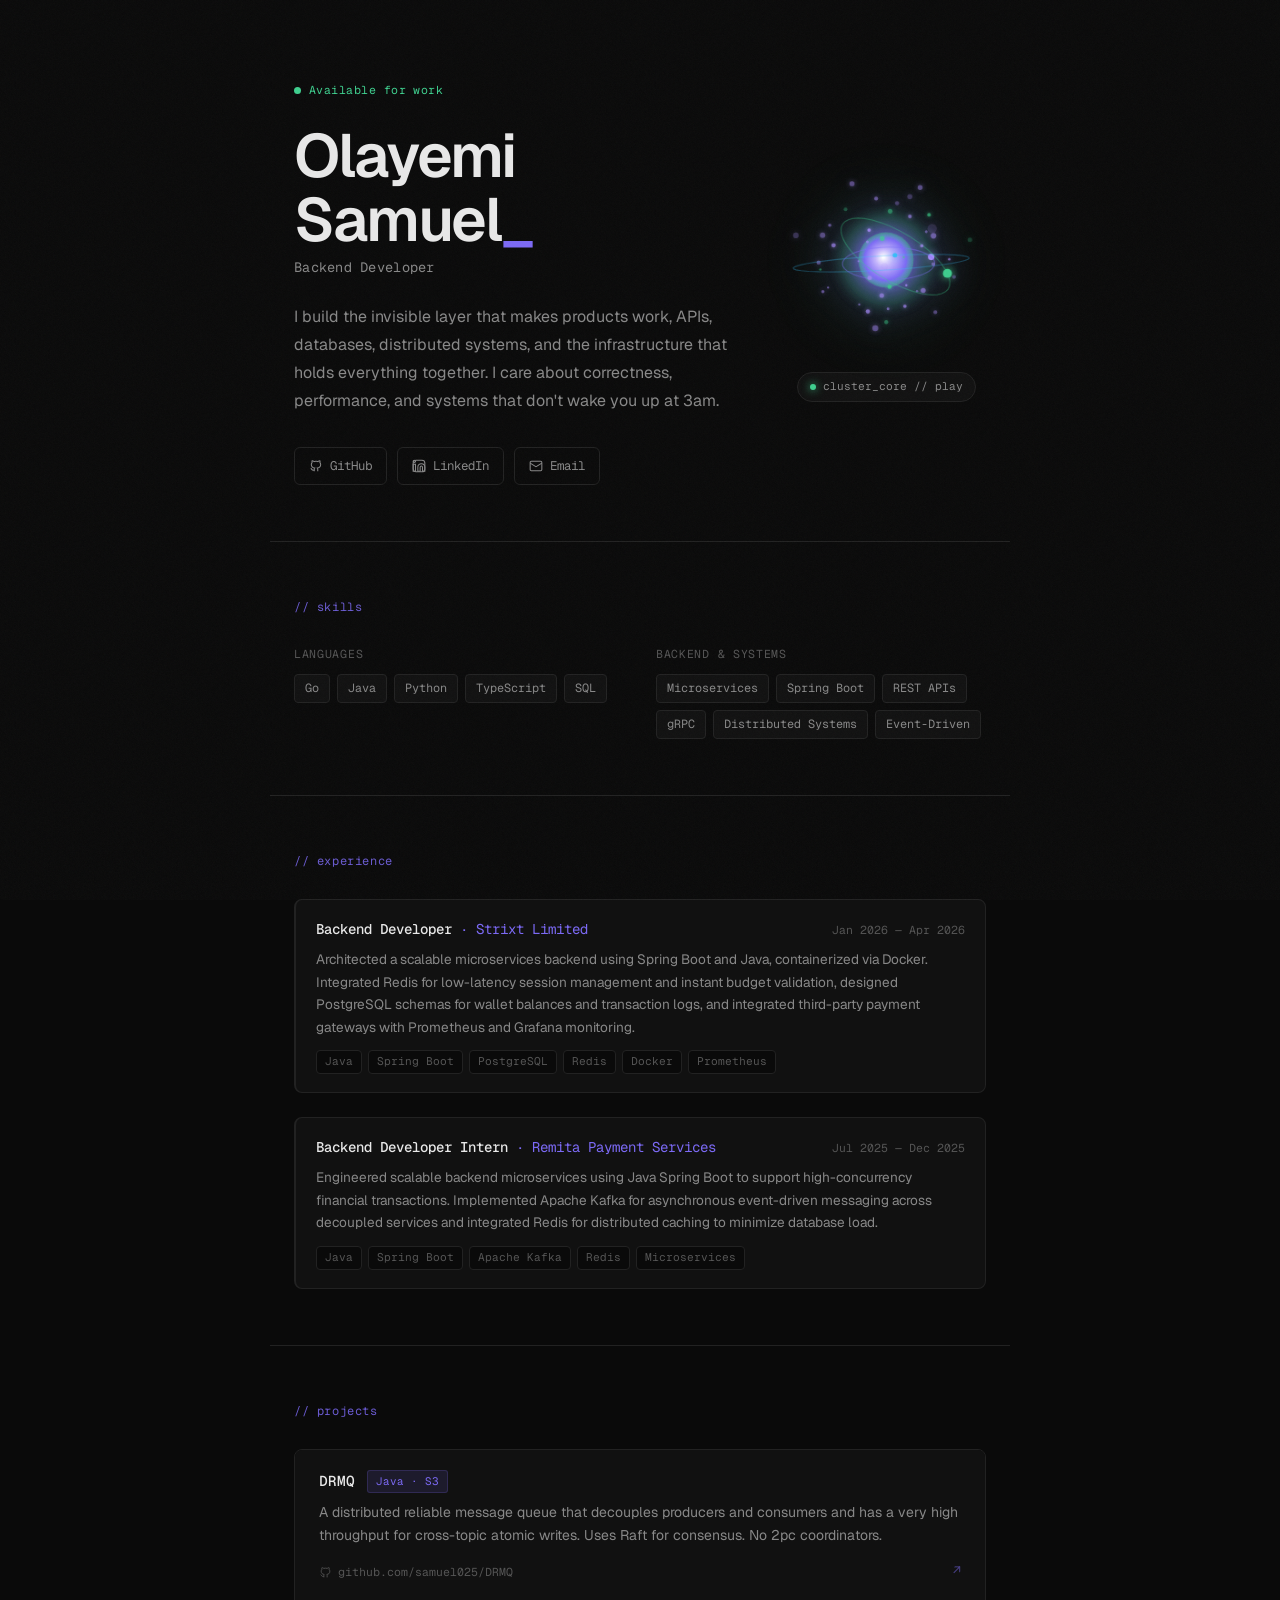
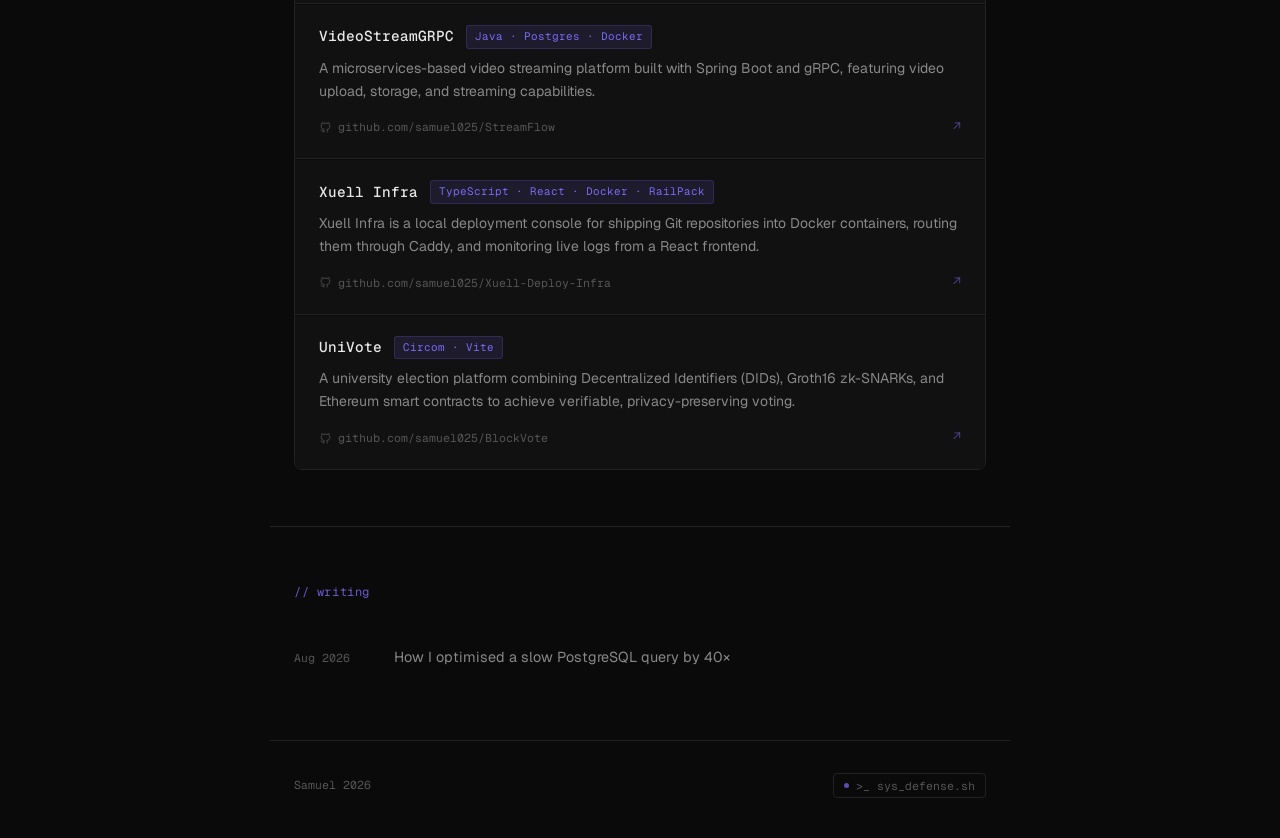
==== index.html @ cc7be18a "first commit" ====
<!DOCTYPE html>
<html lang="en">
  <head>
    <meta charset="UTF-8" />
    <meta name="viewport" content="width=device-width, initial-scale=1.0" />
    <title>Samuel — Backend Developer</title>
    <meta name="description" content="Samuel is a backend developer who builds reliable, scalable systems." />
    <meta name="author" content="Samuel" />
    <meta property="og:title" content="Samuel — Backend Developer" />
    <meta property="og:description" content="Samuel is a backend developer who builds reliable, scalable systems." />
    <meta property="og:type" content="website" />
    <meta name="theme-color" content="#0a0a0a" />
    <link rel="icon" type="image/svg+xml" href="favicon.svg" />
    <link rel="preconnect" href="https://fonts.googleapis.com" />
    <link rel="preconnect" href="https://fonts.gstatic.com" crossorigin />
    <link href="https://fonts.googleapis.com/css2?family=Geist+Mono:wght@300;400;500;600&family=Geist:wght@300;400;500;600&display=swap" rel="stylesheet" />
    <link rel="stylesheet" href="style.css" />
  </head>
  <body>
    <div class="noise"></div>

    <main id="main-content">

      <!-- Header / Hero -->
      <section id="hero" class="section">
        <div class="container hero-layout">
          <div class="hero-content">
            <div class="hero-status">
              <span class="status-dot"></span>
              <span class="status-text">Available for work</span>
            </div>
            <h1 class="hero-name">Olayemi Samuel<span class="cursor cursor-trigger" id="cursor-easter-egg" title="[~] Click or press ~ to launch sys_defense.sh">_</span></h1>
            <p class="hero-title">Backend Developer</p>
            <p class="hero-bio">
              I build the invisible layer that makes products work,
              APIs, databases, distributed systems, and the infrastructure
              that holds everything together. I care about correctness,
              performance, and systems that don't wake you up at 3am.
            </p>
            <div class="hero-links">
              <a id="link-github" href="https://github.com/samuel025" target="_blank" rel="noopener" class="link-pill">
                <svg viewBox="0 0 24 24" fill="none" stroke="currentColor" stroke-width="1.5" aria-hidden="true"><path d="M9 19c-4.3 1.4-4.3-2.5-6-3m12 5v-3.5c0-1 .1-1.4-.5-2 2.8-.3 5.5-1.4 5.5-6a4.6 4.6 0 0 0-1.3-3.2 4.2 4.2 0 0 0-.1-3.2s-1.1-.3-3.5 1.3a12.3 12.3 0 0 0-6.2 0C6.5 2.8 5.4 3.1 5.4 3.1a4.2 4.2 0 0 0-.1 3.2A4.6 4.6 0 0 0 4 9.5c0 4.6 2.7 5.7 5.5 6-.6.6-.6 1.2-.5 2V21"/></svg>
                GitHub
              </a>
              <a id="link-linkedin" href="https://www.linkedin.com/in/olayemi-samuel-0x/" target="_blank" rel="noopener" class="link-pill">
                <svg viewBox="0 0 24 24" fill="none" stroke="currentColor" stroke-width="1.5" aria-hidden="true"><rect x="2" y="2" width="20" height="20" rx="5"/><path d="M16 8a6 6 0 0 1 6 6v7h-4v-7a2 2 0 0 0-2-2 2 2 0 0 0-2 2v7h-4v-7a6 6 0 0 1 6-6z"/><rect x="2" y="9" width="4" height="12"/><circle cx="4" cy="4" r="2"/></svg>
                LinkedIn
              </a>
              <a id="link-email" href="mailto:samolayemi3@gmail.com" class="link-pill">
                <svg viewBox="0 0 24 24" fill="none" stroke="currentColor" stroke-width="1.5" aria-hidden="true"><rect x="2" y="4" width="20" height="16" rx="2"/><path d="m22 7-8.97 5.7a1.94 1.94 0 0 1-2.06 0L2 7"/></svg>
                Email
              </a>
            </div>
          </div>

          <!-- Interactive Glowing System Core Orb -->
          <div class="hero-orb-wrapper" id="hero-orb-trigger" role="button" tabindex="0" title="Click to initialize sys_defense.sh [~]">
            <div class="orb-glow-backdrop"></div>
            <canvas id="hero-orb-canvas" width="220" height="220"></canvas>
            <div class="orb-badge">
              <span class="orb-badge-dot"></span>
              <span class="orb-badge-text">cluster_core // play</span>
            </div>
          </div>
        </div>
      </section>

      <div class="divider"></div>

      <!-- Skills -->
      <section id="skills" class="section">
        <div class="container">
          <h2 class="section-label">// skills</h2>
          <div class="stack-grid">
            <div class="stack-group">
              <p class="stack-category">Languages</p>
              <div class="stack-tags">
                <span class="tag">Go</span>
                <span class="tag">Java</span>
                <span class="tag">Python</span>
                <span class="tag">TypeScript</span>
                <span class="tag">SQL</span>
              </div>
            </div>

            <div class="stack-group">
              <p class="stack-category">Backend & Systems</p>
              <div class="stack-tags">
                <span class="tag">Microservices</span>
                <span class="tag">Spring Boot</span>
                <span class="tag">REST APIs</span>
                <span class="tag">gRPC</span>
                <span class="tag">Distributed Systems</span>
                <span class="tag">Event-Driven</span>
              </div>
            </div>

           
          </div>
        </div>
      </section>

      <div class="divider"></div>

      <!-- Experience -->
      <section id="experience" class="section">
        <div class="container">
          <h2 class="section-label">// experience</h2>
          <div class="experience-list">

            <div class="experience-item">
              <div class="exp-header">
                <div class="exp-role-company">
                  <span class="exp-role">Backend Developer</span>
                  <span class="exp-company">· Strixt Limited</span>
                </div>
                <time class="exp-date">Jan 2026 — Apr 2026</time>
              </div>
              <p class="exp-desc">
                Architected a scalable microservices backend using Spring Boot and Java, containerized via Docker.
                Integrated Redis for low-latency session management and instant budget validation, designed PostgreSQL schemas
                for wallet balances and transaction logs, and integrated third-party payment gateways with Prometheus and Grafana monitoring.
              </p>
              <div class="exp-tags">
                <span class="exp-tag">Java</span>
                <span class="exp-tag">Spring Boot</span>
                <span class="exp-tag">PostgreSQL</span>
                <span class="exp-tag">Redis</span>
                <span class="exp-tag">Docker</span>
                <span class="exp-tag">Prometheus</span>
              </div>
            </div>

            <div class="experience-item">
              <div class="exp-header">
                <div class="exp-role-company">
                  <span class="exp-role">Backend Developer Intern</span>
                  <span class="exp-company">· Remita Payment Services</span>
                </div>
                <time class="exp-date">Jul 2025 — Dec 2025</time>
              </div>
              <p class="exp-desc">
                Engineered scalable backend microservices using Java Spring Boot to support high-concurrency financial transactions.
                Implemented Apache Kafka for asynchronous event-driven messaging across decoupled services and integrated Redis for
                distributed caching to minimize database load.
              </p>
              <div class="exp-tags">
                <span class="exp-tag">Java</span>
                <span class="exp-tag">Spring Boot</span>
                <span class="exp-tag">Apache Kafka</span>
                <span class="exp-tag">Redis</span>
                <span class="exp-tag">Microservices</span>
              </div>
            </div>

          </div>
        </div>
      </section>

      <div class="divider"></div>

      <!-- Projects -->
      <section id="projects" class="section">
        <div class="container">
          <h2 class="section-label">// projects</h2>
          <div class="projects-list">

            <a id="project-1" href="https://github.com/samuel025/DRMQ" target="_blank" rel="noopener noreferrer" class="project-card">
              <div class="project-header">
                <span class="project-name">DRMQ</span>
                <span class="project-lang">Java · S3</span>
              </div>
              <p class="project-desc">
                A distributed reliable message queue that decouples producers and consumers 
                and has a very high throughput for cross-topic atomic writes. Uses Raft for consensus.
                No 2pc coordinators.
              </p>
              <div class="project-footer">
                <span class="project-stat">
                  <svg viewBox="0 0 24 24" fill="none" stroke="currentColor" stroke-width="1.5" class="footer-gh-icon" aria-hidden="true"><path d="M9 19c-4.3 1.4-4.3-2.5-6-3m12 5v-3.5c0-1 .1-1.4-.5-2 2.8-.3 5.5-1.4 5.5-6a4.6 4.6 0 0 0-1.3-3.2 4.2 4.2 0 0 0-.1-3.2s-1.1-.3-3.5 1.3a12.3 12.3 0 0 0-6.2 0C6.5 2.8 5.4 3.1 5.4 3.1a4.2 4.2 0 0 0-.1 3.2A4.6 4.6 0 0 0 4 9.5c0 4.6 2.7 5.7 5.5 6-.6.6-.6 1.2-.5 2V21"/></svg>
                  github.com/samuel025/DRMQ
                </span>
                <span class="project-arrow">↗</span>
              </div>
            </a>

            <a id="project-2" href="https://github.com/samuel025/StreamFlow" target="_blank" rel="noopener noreferrer" class="project-card">
              <div class="project-header">
                <span class="project-name">VideoStreamGRPC</span>
                <span class="project-lang">Java · Postgres · Docker</span>
              </div>
              <p class="project-desc">
                A microservices-based video streaming platform built with Spring Boot and gRPC, featuring video upload, storage, and streaming capabilities.
              </p>
              <div class="project-footer">
                <span class="project-stat">
                  <svg viewBox="0 0 24 24" fill="none" stroke="currentColor" stroke-width="1.5" class="footer-gh-icon" aria-hidden="true"><path d="M9 19c-4.3 1.4-4.3-2.5-6-3m12 5v-3.5c0-1 .1-1.4-.5-2 2.8-.3 5.5-1.4 5.5-6a4.6 4.6 0 0 0-1.3-3.2 4.2 4.2 0 0 0-.1-3.2s-1.1-.3-3.5 1.3a12.3 12.3 0 0 0-6.2 0C6.5 2.8 5.4 3.1 5.4 3.1a4.2 4.2 0 0 0-.1 3.2A4.6 4.6 0 0 0 4 9.5c0 4.6 2.7 5.7 5.5 6-.6.6-.6 1.2-.5 2V21"/></svg>
                  github.com/samuel025/StreamFlow
                </span>
                <span class="project-arrow">↗</span>
              </div>
            </a>

            <a id="project-3" href="https://github.com/samuel025/Xuell-Deploy-Infra" target="_blank" rel="noopener noreferrer" class="project-card">
              <div class="project-header">
                <span class="project-name">Xuell Infra</span>
                <span class="project-lang">TypeScript · React · Docker · RailPack</span>
              </div>
              <p class="project-desc">
                Xuell Infra is a local deployment console for shipping Git repositories into Docker containers, routing them through Caddy, and monitoring live logs from a React frontend.
              </p>
              <div class="project-footer">
                <span class="project-stat">
                  <svg viewBox="0 0 24 24" fill="none" stroke="currentColor" stroke-width="1.5" class="footer-gh-icon" aria-hidden="true"><path d="M9 19c-4.3 1.4-4.3-2.5-6-3m12 5v-3.5c0-1 .1-1.4-.5-2 2.8-.3 5.5-1.4 5.5-6a4.6 4.6 0 0 0-1.3-3.2 4.2 4.2 0 0 0-.1-3.2s-1.1-.3-3.5 1.3a12.3 12.3 0 0 0-6.2 0C6.5 2.8 5.4 3.1 5.4 3.1a4.2 4.2 0 0 0-.1 3.2A4.6 4.6 0 0 0 4 9.5c0 4.6 2.7 5.7 5.5 6-.6.6-.6 1.2-.5 2V21"/></svg>
                  github.com/samuel025/Xuell-Deploy-Infra
                </span>
                <span class="project-arrow">↗</span>
              </div>
            </a>

            <a id="project-4" href="https://github.com/samuel025/BlockVote" target="_blank" rel="noopener noreferrer" class="project-card">
              <div class="project-header">
                <span class="project-name">UniVote</span>
                <span class="project-lang">Circom · Vite</span>
              </div>
              <p class="project-desc">
                A university election platform combining Decentralized Identifiers (DIDs), Groth16 zk-SNARKs, and Ethereum smart contracts to achieve verifiable, privacy-preserving voting.
              </p>
              <div class="project-footer">
                <span class="project-stat">
                  <svg viewBox="0 0 24 24" fill="none" stroke="currentColor" stroke-width="1.5" class="footer-gh-icon" aria-hidden="true"><path d="M9 19c-4.3 1.4-4.3-2.5-6-3m12 5v-3.5c0-1 .1-1.4-.5-2 2.8-.3 5.5-1.4 5.5-6a4.6 4.6 0 0 0-1.3-3.2 4.2 4.2 0 0 0-.1-3.2s-1.1-.3-3.5 1.3a12.3 12.3 0 0 0-6.2 0C6.5 2.8 5.4 3.1 5.4 3.1a4.2 4.2 0 0 0-.1 3.2A4.6 4.6 0 0 0 4 9.5c0 4.6 2.7 5.7 5.5 6-.6.6-.6 1.2-.5 2V21"/></svg>
                  github.com/samuel025/BlockVote
                </span>
                <span class="project-arrow">↗</span>
              </div>
            </a>

          </div>
        </div>
      </section>

      <div class="divider"></div>

      <!-- Writing / Notes -->
      <section id="writing" class="section">
        <div class="container">
          <h2 class="section-label">// writing</h2>
          <div class="writing-list">
            <a id="post-1" href="writing/optimising-postgres-query.html" class="writing-item">
              <div class="writing-meta">
                <time class="writing-date">Aug 2026</time>
              </div>
              <p class="writing-title">How I optimised a slow PostgreSQL query by 40×</p>
            </a>
            
          </div>
        </div>
      </section>

      <div class="divider"></div>

      <!-- Footer -->
      <footer id="footer" class="section">
        <div class="container footer-inner">
          <p class="footer-copy">Samuel 2026</p>
          <button id="open-game-btn" class="footer-game-pill" title="Press ~ or click to launch easter egg">
            <span class="pill-dot"></span>
            &gt;_ sys_defense.sh
          </button>
        </div>
      </footer>

    </main>

    <!-- Easter Egg Game Modal -->
    <div id="game-modal" role="dialog" aria-modal="true" aria-label="Packet Router Game">
      <div class="game-window">
        <div class="game-header">
          <div class="game-dots">
            <span class="game-dot red"></span>
            <span class="game-dot yellow"></span>
            <span class="game-dot green"></span>
          </div>
          <span class="game-title">// sys_defense.sh — packet router</span>
          <div class="game-actions">
            <button id="game-sound-toggle" class="game-tool-btn">♪ sound: on</button>
            <button id="game-close-btn" class="game-tool-btn game-close-btn" title="Close [ESC]">[esc] ✕</button>
          </div>
        </div>

        <div class="game-screen">
          <canvas id="game-canvas"></canvas>
          <div class="game-scanlines"></div>
        </div>

        <div class="game-hint">
          <span>Catch: 200 OK, gRPC, CACHE HIT · Dodge: 500 ERR</span>
          <span>[Mouse] or [← / →] to move</span>
        </div>
      </div>
    </div>

    <script src="script.js"></script>
    <script src="game.js"></script>
    <script src="orb.js"></script>
  </body>
</html>
---- style.css ----
/* ─── Reset & Base ─────────────────────────────────────────── */
*, *::before, *::after {
  box-sizing: border-box;
  margin: 0;
  padding: 0;
}

:root {
  --bg:         #0a0a0a;
  --bg-card:    #111111;
  --bg-card-h:  #161616;
  --border:     #222222;
  --border-h:   #333333;
  --muted:      #555555;
  --text:       #e8e8e8;
  --text-dim:   #888888;
  --accent:     #7c6af5;
  --accent-dim: rgba(124, 106, 245, 0.12);
  --green:      #3ecf8e;
  --font-sans:  'Geist', system-ui, sans-serif;
  --font-mono:  'Geist Mono', 'Fira Code', monospace;

  --ease-out: cubic-bezier(0.23, 1, 0.32, 1);
}

html {
  background: var(--bg);
  color: var(--text);
  font-family: var(--font-sans);
  font-size: 16px;
  line-height: 1.6;
  -webkit-font-smoothing: antialiased;
  scroll-behavior: smooth;
}

body {
  min-height: 100vh;
  background: var(--bg);
  position: relative;
  overflow-x: hidden;
}

/* ─── Grain texture overlay ────────────────────────────────── */
.noise {
  pointer-events: none;
  position: fixed;
  inset: 0;
  z-index: 1000;
  opacity: 0.035;
  background-image: url("data:image/svg+xml,%3Csvg viewBox='0 0 256 256' xmlns='http://www.w3.org/2000/svg'%3E%3Cfilter id='noise'%3E%3CfeTurbulence type='fractalNoise' baseFrequency='0.9' numOctaves='4' stitchTiles='stitch'/%3E%3C/filter%3E%3Crect width='100%25' height='100%25' filter='url(%23noise)' opacity='1'/%3E%3C/svg%3E");
  background-repeat: repeat;
  background-size: 128px 128px;
}

/* ─── Layout ───────────────────────────────────────────────── */
.container {
  max-width: 740px;
  margin: 0 auto;
  padding: 0 24px;
}

.section {
  padding: 56px 0;
}

.divider {
  max-width: 740px;
  margin: 0 auto;
  padding: 0 24px;
  border-top: 1px solid var(--border);
}

/* ─── Section label ────────────────────────────────────────── */
.section-label {
  font-family: var(--font-mono);
  font-size: 0.75rem;
  font-weight: 400;
  color: var(--accent);
  letter-spacing: 0.05em;
  margin-bottom: 28px;
  opacity: 0.85;
}

/* ─── Hero ─────────────────────────────────────────────────── */
#hero {
  padding-top: 76px;
  padding-bottom: 56px;
}

.hero-layout {
  display: flex;
  justify-content: space-between;
  align-items: center;
  gap: 36px;
}

.hero-content {
  flex: 1;
  min-width: 0;
}

/* ─── Interactive System Orb ───────────────────────────────── */
.hero-orb-wrapper {
  position: relative;
  display: flex;
  flex-direction: column;
  align-items: center;
  gap: 12px;
  cursor: pointer;
  user-select: none;
  flex-shrink: 0;
  opacity: 0;
  animation: fadeUp 700ms var(--ease-out) 280ms forwards;
}

.orb-glow-backdrop {
  position: absolute;
  top: 42%;
  left: 50%;
  transform: translate(-50%, -50%);
  width: 170px;
  height: 170px;
  border-radius: 50%;
  background: radial-gradient(circle, rgba(124, 106, 245, 0.22) 0%, rgba(62, 207, 142, 0.08) 50%, transparent 75%);
  filter: blur(24px);
  pointer-events: none;
  transition: transform 300ms ease, opacity 300ms ease;
}

.hero-orb-wrapper:hover .orb-glow-backdrop {
  transform: translate(-50%, -50%) scale(1.25);
  opacity: 1;
}

#hero-orb-canvas {
  width: 200px;
  height: 200px;
  display: block;
  filter: drop-shadow(0 0 16px rgba(124, 106, 245, 0.35));
  transition: transform 300ms var(--ease-out);
}

.hero-orb-wrapper:hover #hero-orb-canvas {
  transform: scale(1.05);
}

.hero-orb-wrapper:active #hero-orb-canvas {
  transform: scale(0.96);
}

.orb-badge {
  display: inline-flex;
  align-items: center;
  gap: 7px;
  padding: 5px 12px;
  background: var(--bg-card);
  border: 1px solid var(--border);
  border-radius: 999px;
  font-family: var(--font-mono);
  font-size: 0.7rem;
  color: var(--text-dim);
  transition:
    color 180ms ease,
    border-color 180ms ease,
    background 180ms ease,
    transform 180ms var(--ease-out);
}

.orb-badge-dot {
  width: 6px;
  height: 6px;
  border-radius: 50%;
  background: #3ecf8e;
  box-shadow: 0 0 8px #3ecf8e;
  animation: pulse-dot 2s ease-in-out infinite;
}

@keyframes pulse-dot {
  0%, 100% { opacity: 1; transform: scale(1); }
  50% { opacity: 0.35; transform: scale(0.85); }
}

@media (hover: hover) and (pointer: fine) {
  .hero-orb-wrapper:hover .orb-badge {
    color: var(--text);
    border-color: rgba(124, 106, 245, 0.5);
    background: var(--bg-card-h);
    transform: translateY(-2px);
  }
}

@media (max-width: 680px) {
  .hero-layout {
    flex-direction: column-reverse;
    align-items: center;
    gap: 28px;
    text-align: left;
  }
  .hero-orb-wrapper {
    margin-bottom: 8px;
  }
}

.hero-status {
  display: inline-flex;
  align-items: center;
  gap: 8px;
  font-family: var(--font-mono);
  font-size: 0.72rem;
  color: var(--green);
  letter-spacing: 0.04em;
  margin-bottom: 24px;
  opacity: 0;
  animation: fadeUp 600ms var(--ease-out) 100ms forwards;
}

.status-dot {
  width: 7px;
  height: 7px;
  border-radius: 50%;
  background: var(--green);
  box-shadow: 0 0 0 0 rgba(62, 207, 142, 0.6);
  animation: pulse 2.5s ease-in-out infinite;
}

@keyframes pulse {
  0%, 100% { box-shadow: 0 0 0 0 rgba(62, 207, 142, 0.5); }
  50%       { box-shadow: 0 0 0 6px rgba(62, 207, 142, 0); }
}

.hero-name {
  font-size: clamp(2.4rem, 8vw, 3.8rem);
  font-weight: 600;
  letter-spacing: -0.03em;
  line-height: 1.05;
  color: var(--text);
  margin-bottom: 6px;
  opacity: 0;
  animation: fadeUp 600ms var(--ease-out) 180ms forwards;
}

.cursor {
  color: var(--accent);
  animation: blink 1.1s step-end infinite;
}

@keyframes blink {
  0%, 100% { opacity: 1; }
  50%       { opacity: 0; }
}

.hero-title {
  font-family: var(--font-mono);
  font-size: 0.85rem;
  color: var(--text-dim);
  letter-spacing: 0.02em;
  margin-bottom: 24px;
  opacity: 0;
  animation: fadeUp 600ms var(--ease-out) 240ms forwards;
}

.hero-bio {
  font-size: 1rem;
  color: var(--text-dim);
  line-height: 1.75;
  max-width: 520px;
  margin-bottom: 32px;
  opacity: 0;
  animation: fadeUp 600ms var(--ease-out) 300ms forwards;
}

.hero-bio em { color: var(--text); font-style: normal; }

/* ─── Link pills ───────────────────────────────────────────── */
.hero-links {
  display: flex;
  flex-wrap: wrap;
  gap: 10px;
  opacity: 0;
  animation: fadeUp 600ms var(--ease-out) 380ms forwards;
}

.link-pill {
  display: inline-flex;
  align-items: center;
  gap: 7px;
  padding: 8px 14px;
  border: 1px solid var(--border);
  border-radius: 6px;
  font-family: var(--font-mono);
  font-size: 0.78rem;
  color: var(--text-dim);
  text-decoration: none;
  background: transparent;
  transition:
    color 180ms ease,
    border-color 180ms ease,
    background 180ms ease,
    transform 160ms var(--ease-out);
}

.link-pill svg {
  width: 14px;
  height: 14px;
  flex-shrink: 0;
  stroke-width: 1.8;
}

@media (hover: hover) and (pointer: fine) {
  .link-pill:hover {
    color: var(--text);
    border-color: var(--border-h);
    background: var(--bg-card);
  }
}

.link-pill:active {
  transform: scale(0.97);
}

/* ─── Stack ────────────────────────────────────────────────── */
.stack-grid {
  display: grid;
  grid-template-columns: 1fr 1fr;
  gap: 28px 32px;
}

@media (max-width: 480px) {
  .stack-grid { grid-template-columns: 1fr; }
}

.stack-category {
  font-family: var(--font-mono);
  font-size: 0.72rem;
  color: var(--muted);
  letter-spacing: 0.06em;
  text-transform: uppercase;
  margin-bottom: 10px;
}

.stack-tags {
  display: flex;
  flex-wrap: wrap;
  gap: 7px;
}

.tag {
  display: inline-block;
  padding: 4px 10px;
  border: 1px solid var(--border);
  border-radius: 4px;
  font-family: var(--font-mono);
  font-size: 0.74rem;
  color: var(--text-dim);
  background: var(--bg-card);
  transition: border-color 160ms ease, color 160ms ease;
}

@media (hover: hover) and (pointer: fine) {
  .tag:hover {
    border-color: var(--accent);
    color: var(--text);
  }
}

/* ─── Projects ─────────────────────────────────────────────── */
.projects-list {
  display: flex;
  flex-direction: column;
  gap: 1px;
  border: 1px solid var(--border);
  border-radius: 8px;
  overflow: hidden;
}

.project-card {
  display: block;
  padding: 20px 24px;
  background: var(--bg-card);
  text-decoration: none;
  color: inherit;
  transition:
    background 160ms ease,
    transform 160ms var(--ease-out);
  border-bottom: 1px solid var(--border);
  position: relative;
}

.project-card:last-child { border-bottom: none; }

@media (hover: hover) and (pointer: fine) {
  .project-card:hover {
    background: var(--bg-card-h);
  }
  .project-card:hover .project-arrow {
    transform: translate(2px, -2px);
    opacity: 1;
  }
  .project-card:hover .project-stat {
    color: var(--text-dim);
  }
}

.project-card:active { transform: scale(0.995); }

.project-header {
  display: flex;
  align-items: center;
  gap: 12px;
  margin-bottom: 8px;
}

.project-name {
  font-family: var(--font-mono);
  font-size: 0.9rem;
  font-weight: 500;
  color: var(--text);
}

.project-lang {
  font-family: var(--font-mono);
  font-size: 0.68rem;
  color: var(--accent);
  background: var(--accent-dim);
  border: 1px solid rgba(124, 106, 245, 0.2);
  padding: 2px 8px;
  border-radius: 3px;
}

.project-desc {
  font-size: 0.875rem;
  color: var(--text-dim);
  line-height: 1.65;
  margin-bottom: 14px;
}

.project-footer {
  display: flex;
  justify-content: space-between;
  align-items: center;
}

.project-stat {
  display: inline-flex;
  align-items: center;
  gap: 6px;
  font-family: var(--font-mono);
  font-size: 0.72rem;
  color: var(--muted);
  transition: color 160ms ease;
}

.footer-gh-icon {
  width: 13px;
  height: 13px;
  stroke-width: 1.6;
  flex-shrink: 0;
}

.project-arrow {
  font-family: var(--font-mono);
  font-size: 0.85rem;
  color: var(--accent);
  opacity: 0.5;
  transition: transform 200ms var(--ease-out), opacity 200ms ease;
}

/* ─── Experience ───────────────────────────────────────────── */
.experience-list {
  display: flex;
  flex-direction: column;
  gap: 24px;
}

.experience-item {
  padding: 18px 20px;
  background: var(--bg-card);
  border: 1px solid var(--border);
  border-radius: 8px;
  border-left: 2px solid var(--border);
  transition:
    background 160ms ease,
    border-color 200ms ease;
}

@media (hover: hover) and (pointer: fine) {
  .experience-item:hover {
    background: var(--bg-card-h);
    border-left-color: var(--accent);
  }
}

.exp-header {
  display: flex;
  justify-content: space-between;
  align-items: baseline;
  flex-wrap: wrap;
  gap: 8px;
  margin-bottom: 8px;
}

.exp-role-company {
  font-family: var(--font-mono);
  font-size: 0.88rem;
}

.exp-role {
  font-weight: 500;
  color: var(--text);
}

.exp-company {
  color: var(--accent);
  font-weight: 400;
}

.exp-date {
  font-family: var(--font-mono);
  font-size: 0.72rem;
  color: var(--muted);
}

.exp-desc {
  font-size: 0.85rem;
  color: var(--text-dim);
  line-height: 1.65;
  margin-bottom: 12px;
}

.exp-tags {
  display: flex;
  flex-wrap: wrap;
  gap: 6px;
}

.exp-tag {
  display: inline-block;
  padding: 2px 8px;
  border-radius: 4px;
  background: var(--bg);
  border: 1px solid var(--border);
  font-family: var(--font-mono);
  font-size: 0.7rem;
  color: var(--muted);
  transition: border-color 160ms ease, color 160ms ease;
}

.experience-item:hover .exp-tag {
  color: var(--text-dim);
}

/* ─── Writing ──────────────────────────────────────────────── */
.writing-list {
  display: flex;
  flex-direction: column;
}

.writing-item {
  display: grid;
  grid-template-columns: 80px 1fr;
  align-items: baseline;
  gap: 20px;
  padding: 14px 0;
  border-bottom: 1px solid var(--border);
  text-decoration: none;
  color: inherit;
  transition: color 160ms ease;
}

.writing-item:last-child { border-bottom: none; }

.writing-date {
  font-family: var(--font-mono);
  font-size: 0.72rem;
  color: var(--muted);
  white-space: nowrap;
  flex-shrink: 0;
}

.writing-title {
  font-size: 0.9rem;
  color: var(--text-dim);
  line-height: 1.5;
  transition: color 160ms ease;
}

@media (hover: hover) and (pointer: fine) {
  .writing-item:hover .writing-title {
    color: var(--text);
  }
}

/* ─── Footer ───────────────────────────────────────────────── */
#footer {
  padding-top: 32px;
  padding-bottom: 40px;
}

.footer-inner {
  display: flex;
  justify-content: space-between;
  align-items: center;
}

.footer-copy,
.footer-made {
  font-family: var(--font-mono);
  font-size: 0.72rem;
  color: var(--muted);
}

/* ─── Animations ───────────────────────────────────────────── */
@keyframes fadeUp {
  from {
    opacity: 0;
    transform: translateY(12px);
  }
  to {
    opacity: 1;
    transform: translateY(0);
  }
}

/* Stagger-in for section content */
.stack-group,
.experience-item,
.project-card,
.writing-item {
  opacity: 0;
  transform: translateY(8px);
  transition:
    opacity 400ms var(--ease-out),
    transform 400ms var(--ease-out);
}

.stack-group.visible,
.experience-item.visible,
.project-card.visible,
.writing-item.visible {
  opacity: 1;
  transform: translateY(0);
}

/* ─── Reduced motion ───────────────────────────────────────── */
@media (prefers-reduced-motion: reduce) {
  .hero-status,
  .hero-name,
  .hero-title,
  .hero-bio,
  .hero-links {
    opacity: 1;
    animation: none;
  }

  .stack-group,
  .experience-item,
  .project-card,
  .writing-item {
    opacity: 1;
    transform: none;
    transition: none;
  }

  .status-dot { animation: none; }
  .cursor { animation: none; }
}

/* ─── Easter Egg Game ───────────────────────────────────────── */
.cursor-trigger {
  cursor: pointer;
  transition: color 150ms ease, text-shadow 150ms ease;
}

.cursor-trigger:hover {
  color: var(--accent);
  text-shadow: 0 0 8px rgba(124, 106, 245, 0.6);
}

.footer-game-pill {
  display: inline-flex;
  align-items: center;
  gap: 7px;
  background: transparent;
  border: 1px solid var(--border);
  border-radius: 4px;
  padding: 4px 10px;
  font-family: var(--font-mono);
  font-size: 0.72rem;
  color: var(--muted);
  cursor: pointer;
  transition:
    color 160ms ease,
    border-color 160ms ease,
    background 160ms ease,
    transform 160ms var(--ease-out);
}

.footer-game-pill .pill-dot {
  width: 5px;
  height: 5px;
  border-radius: 50%;
  background: var(--accent);
  opacity: 0.7;
  transition: opacity 160ms ease, transform 160ms ease;
}

@media (hover: hover) and (pointer: fine) {
  .footer-game-pill:hover {
    color: var(--text);
    border-color: rgba(124, 106, 245, 0.4);
    background: var(--bg-card);
  }
  .footer-game-pill:hover .pill-dot {
    opacity: 1;
    transform: scale(1.2);
  }
}

.footer-game-pill:active {
  transform: scale(0.97);
}

/* Modal Overlay */
#game-modal {
  position: fixed;
  inset: 0;
  z-index: 9999;
  background: rgba(5, 5, 8, 0.85);
  backdrop-filter: blur(10px);
  -webkit-backdrop-filter: blur(10px);
  display: flex;
  align-items: center;
  justify-content: center;
  padding: 20px;
  opacity: 0;
  pointer-events: none;
  transition: opacity 220ms var(--ease-out);
}

#game-modal.active {
  opacity: 1;
  pointer-events: auto;
}

.game-window {
  width: 100%;
  max-width: 640px;
  background: #0d0e12;
  border: 1px solid rgba(255, 255, 255, 0.1);
  border-radius: 10px;
  box-shadow:
    0 24px 64px rgba(0, 0, 0, 0.8),
    0 0 0 1px rgba(124, 106, 245, 0.15);
  overflow: hidden;
  transform: scale(0.96) translateY(8px);
  transition: transform 220ms var(--ease-out);
  position: relative;
}

#game-modal.active .game-window {
  transform: scale(1) translateY(0);
}

/* Header bar */
.game-header {
  display: flex;
  align-items: center;
  justify-content: space-between;
  padding: 10px 14px;
  background: #111218;
  border-bottom: 1px solid rgba(255, 255, 255, 0.06);
}

.game-dots {
  display: flex;
  align-items: center;
  gap: 6px;
}

.game-dot {
  width: 10px;
  height: 10px;
  border-radius: 50%;
}

.game-dot.red { background: #ef4444; opacity: 0.8; }
.game-dot.yellow { background: #eab308; opacity: 0.8; }
.game-dot.green { background: #22c55e; opacity: 0.8; }

.game-title {
  font-family: var(--font-mono);
  font-size: 0.75rem;
  color: var(--text-dim);
  letter-spacing: 0.02em;
}

.game-actions {
  display: flex;
  align-items: center;
  gap: 8px;
}

.game-tool-btn {
  background: transparent;
  border: 1px solid rgba(255, 255, 255, 0.08);
  border-radius: 4px;
  padding: 3px 8px;
  font-family: var(--font-mono);
  font-size: 0.68rem;
  color: var(--muted);
  cursor: pointer;
  transition: color 150ms ease, border-color 150ms ease;
}

.game-tool-btn:hover {
  color: var(--text);
  border-color: rgba(255, 255, 255, 0.2);
}

.game-close-btn {
  color: #f87171;
}

/* Canvas container & scanline */
.game-screen {
  position: relative;
  width: 100%;
  aspect-ratio: 600 / 380;
  background: #0a0a0c;
  overflow: hidden;
}

#game-canvas {
  width: 100%;
  height: 100%;
  display: block;
  cursor: crosshair;
}

/* Retro CRT scanline effect */
.game-scanlines {
  position: absolute;
  inset: 0;
  pointer-events: none;
  background: repeating-linear-gradient(
    to bottom,
    transparent 0px,
    transparent 2px,
    rgba(0, 0, 0, 0.18) 3px
  );
  box-shadow: inset 0 0 60px rgba(0, 0, 0, 0.6);
}

.game-hint {
  padding: 9px 14px;
  background: #111218;
  border-top: 1px solid rgba(255, 255, 255, 0.06);
  display: flex;
  justify-content: space-between;
  font-family: var(--font-mono);
  font-size: 0.68rem;
  color: var(--muted);
}
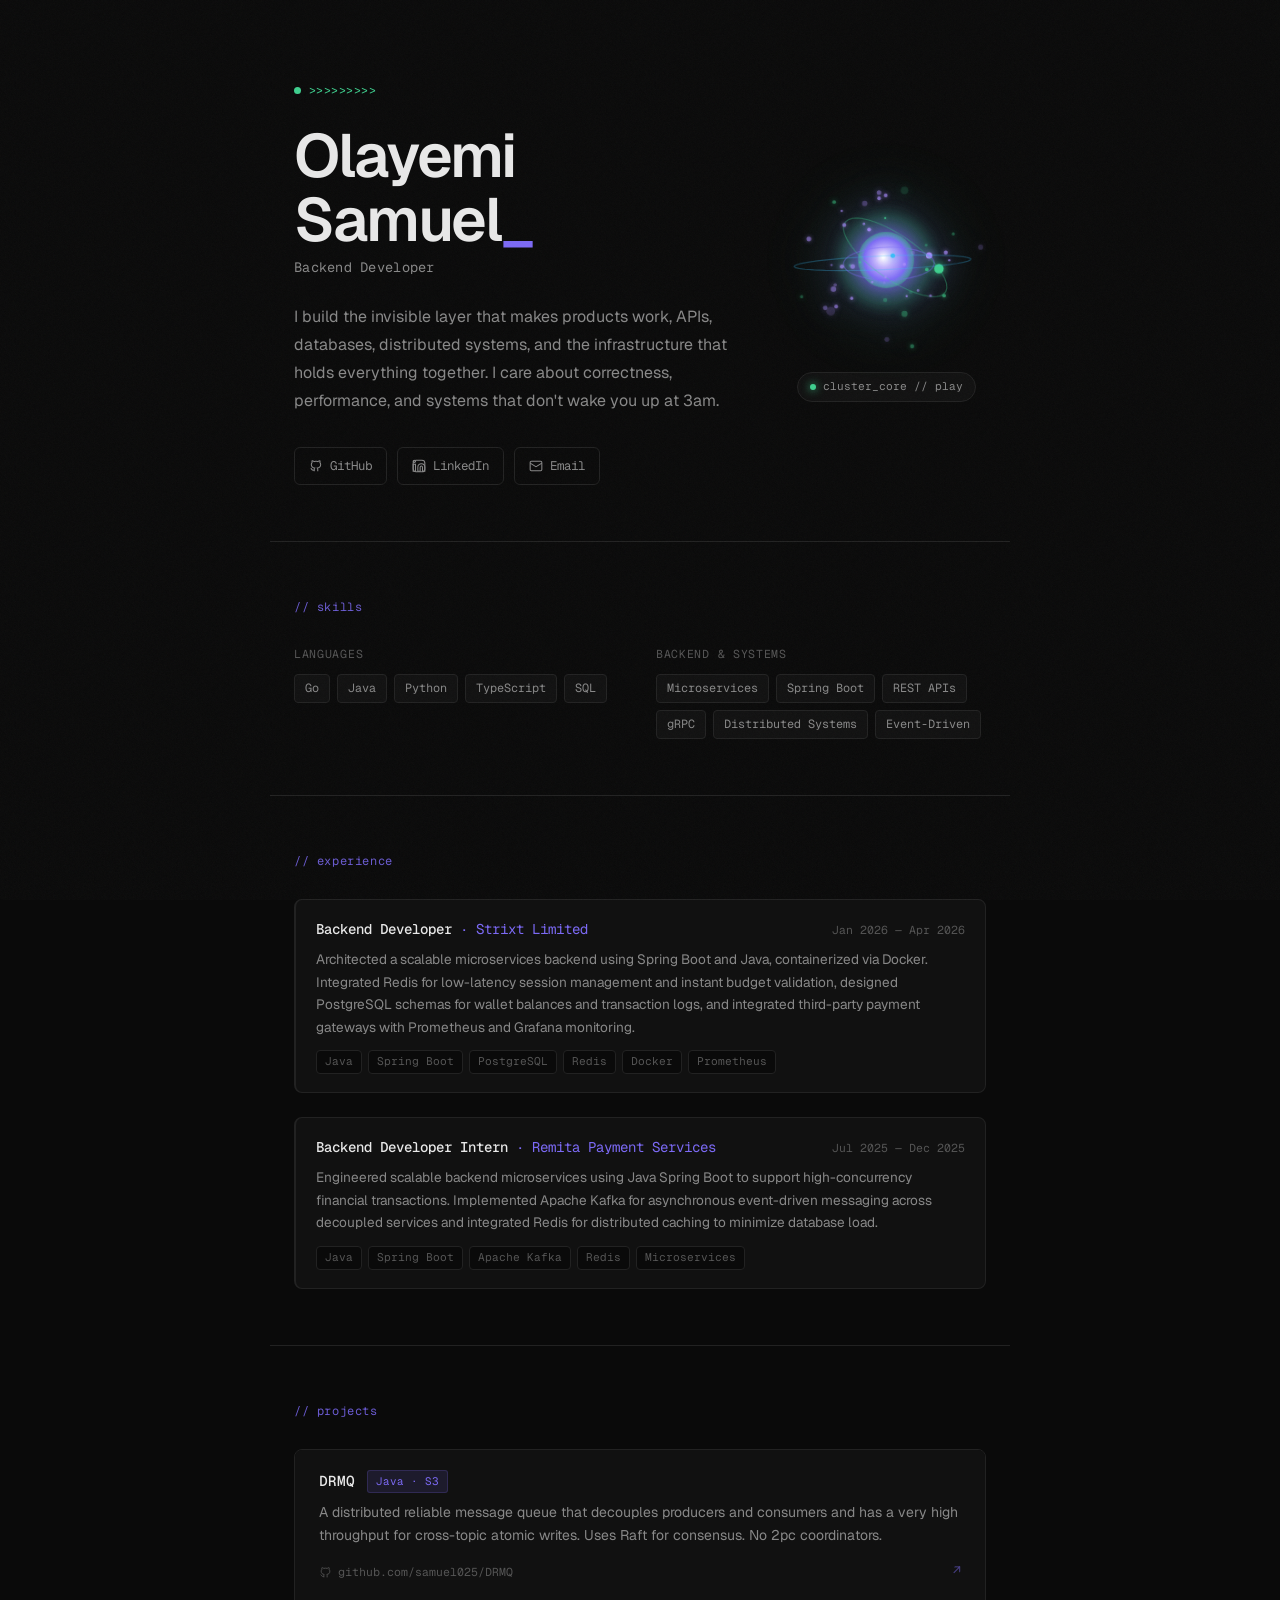
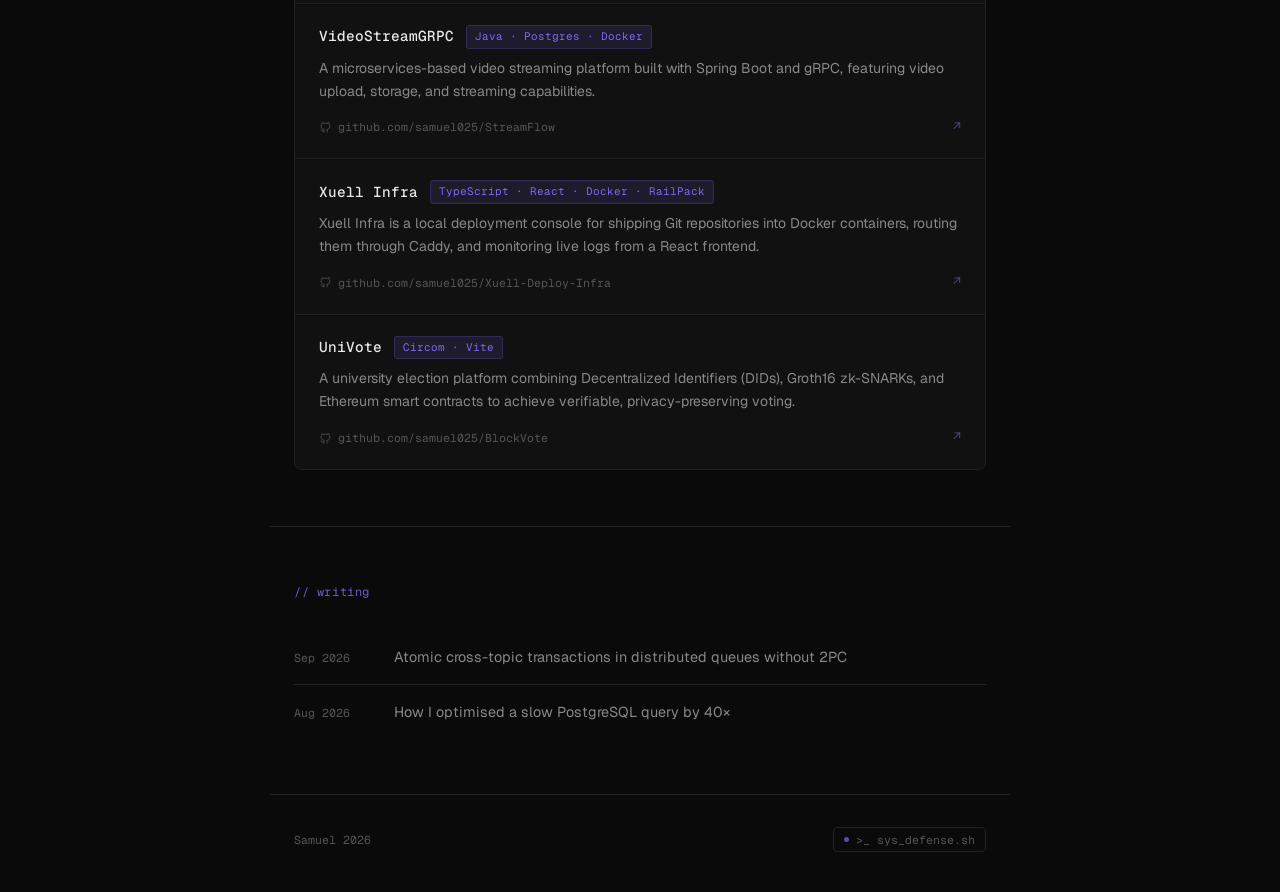
==== commit 88fb79c5: "feat: add DRMQ atomic cross-topic writes writeup with interactive visualizer and benchmarks" ====
--- a/index.html
+++ b/index.html
@@ -27,7 +27,7 @@
           <div class="hero-content">
             <div class="hero-status">
               <span class="status-dot"></span>
-              <span class="status-text">Available for work</span>
+              <span class="status-text">>>>>>>>>></span>
             </div>
             <h1 class="hero-name">Olayemi Samuel<span class="cursor cursor-trigger" id="cursor-easter-egg" title="[~] Click or press ~ to launch sys_defense.sh">_</span></h1>
             <p class="hero-title">Backend Developer</p>
@@ -246,14 +246,19 @@
         <div class="container">
           <h2 class="section-label">// writing</h2>
           <div class="writing-list">
-            <a id="post-1" href="writing/optimising-postgres-query.html" class="writing-item">
+            <a id="post-1" href="writing/atomic-cross-topic-writes-without-2pc.html" class="writing-item">
+              <div class="writing-meta">
+                <time class="writing-date">Sep 2026</time>
+              </div>
+              <p class="writing-title">Atomic cross-topic transactions in distributed queues without 2PC</p>
+            </a>
+
+            <a id="post-2" href="writing/optimising-postgres-query.html" class="writing-item">
               <div class="writing-meta">
                 <time class="writing-date">Aug 2026</time>
               </div>
               <p class="writing-title">How I optimised a slow PostgreSQL query by 40×</p>
             </a>
-            
-          </div>
         </div>
       </section>
 
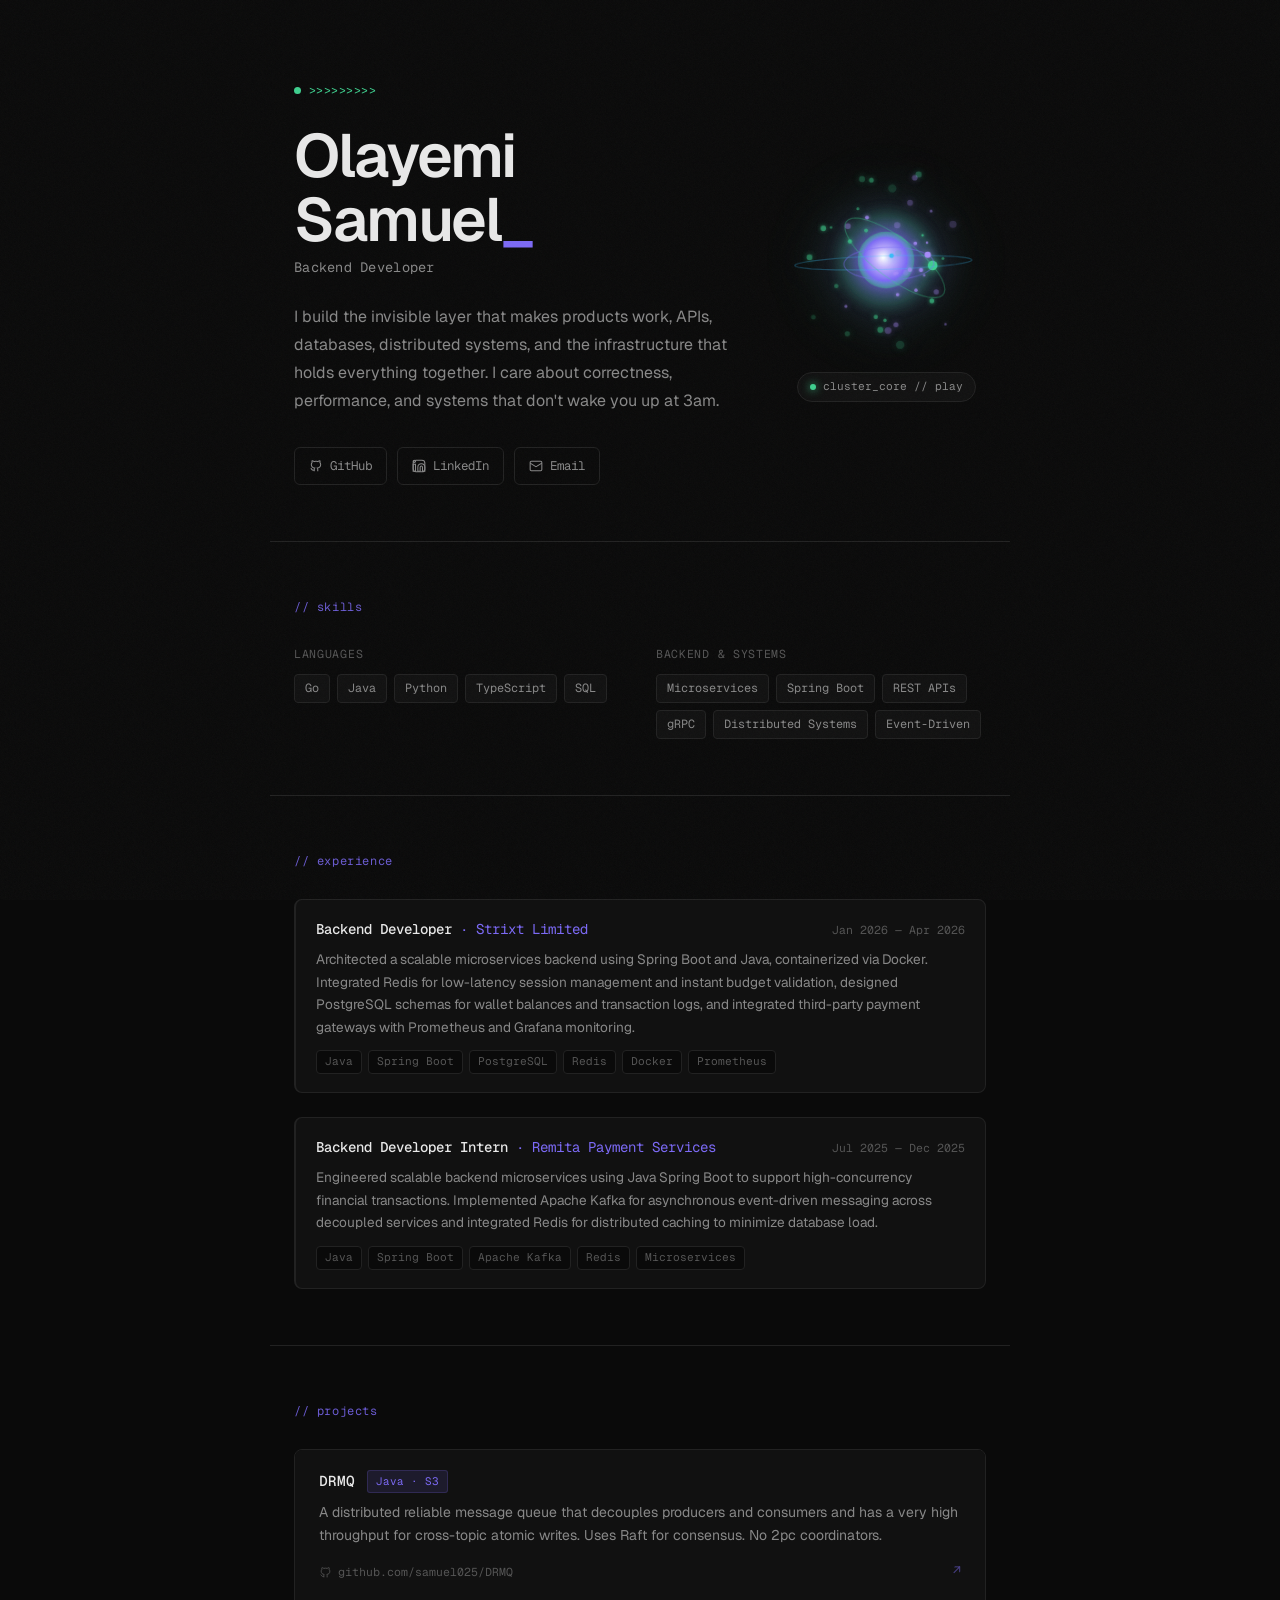
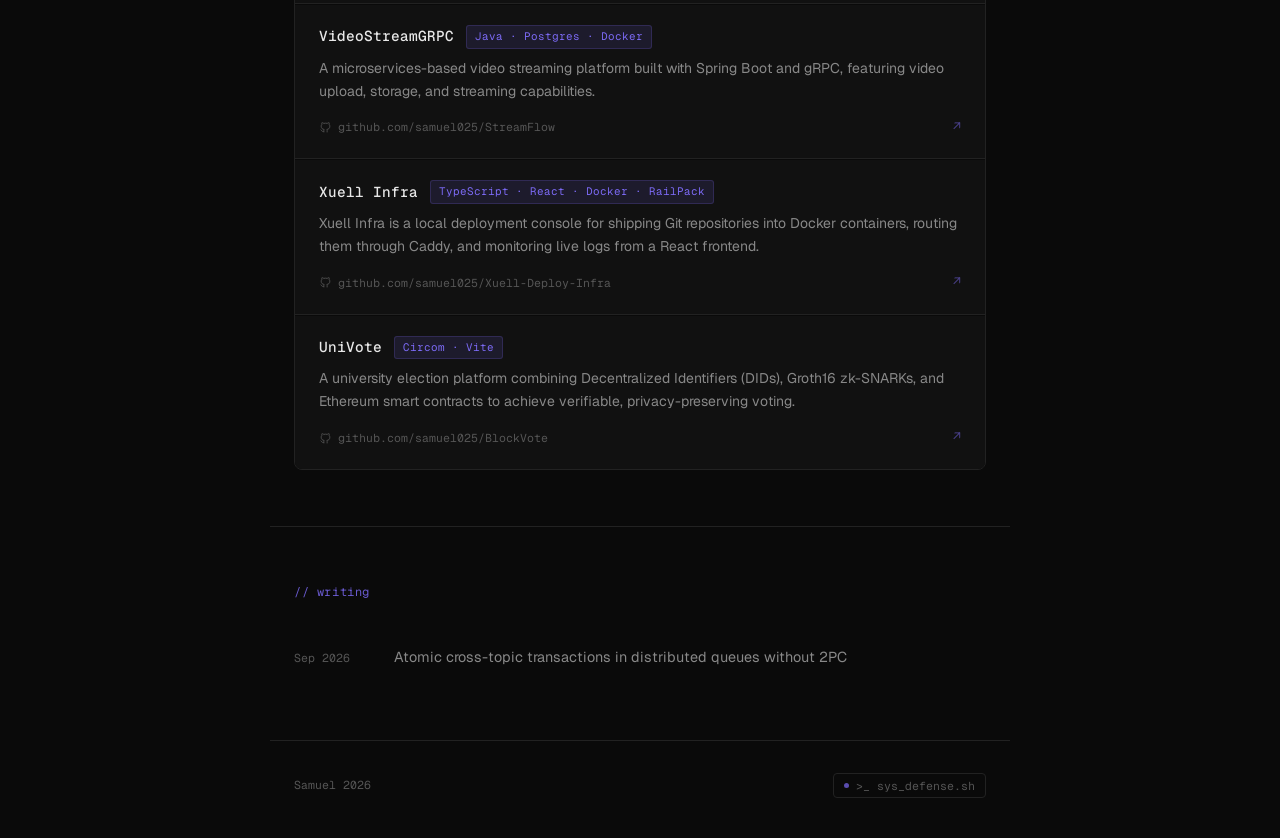
==== commit 20e40ce5: "chore: add Atomic Transaction Paper.docx to gitignore and clean up posts" ====
--- a/index.html
+++ b/index.html
@@ -252,13 +252,6 @@
               </div>
               <p class="writing-title">Atomic cross-topic transactions in distributed queues without 2PC</p>
             </a>
-
-            <a id="post-2" href="writing/optimising-postgres-query.html" class="writing-item">
-              <div class="writing-meta">
-                <time class="writing-date">Aug 2026</time>
-              </div>
-              <p class="writing-title">How I optimised a slow PostgreSQL query by 40×</p>
-            </a>
         </div>
       </section>
 
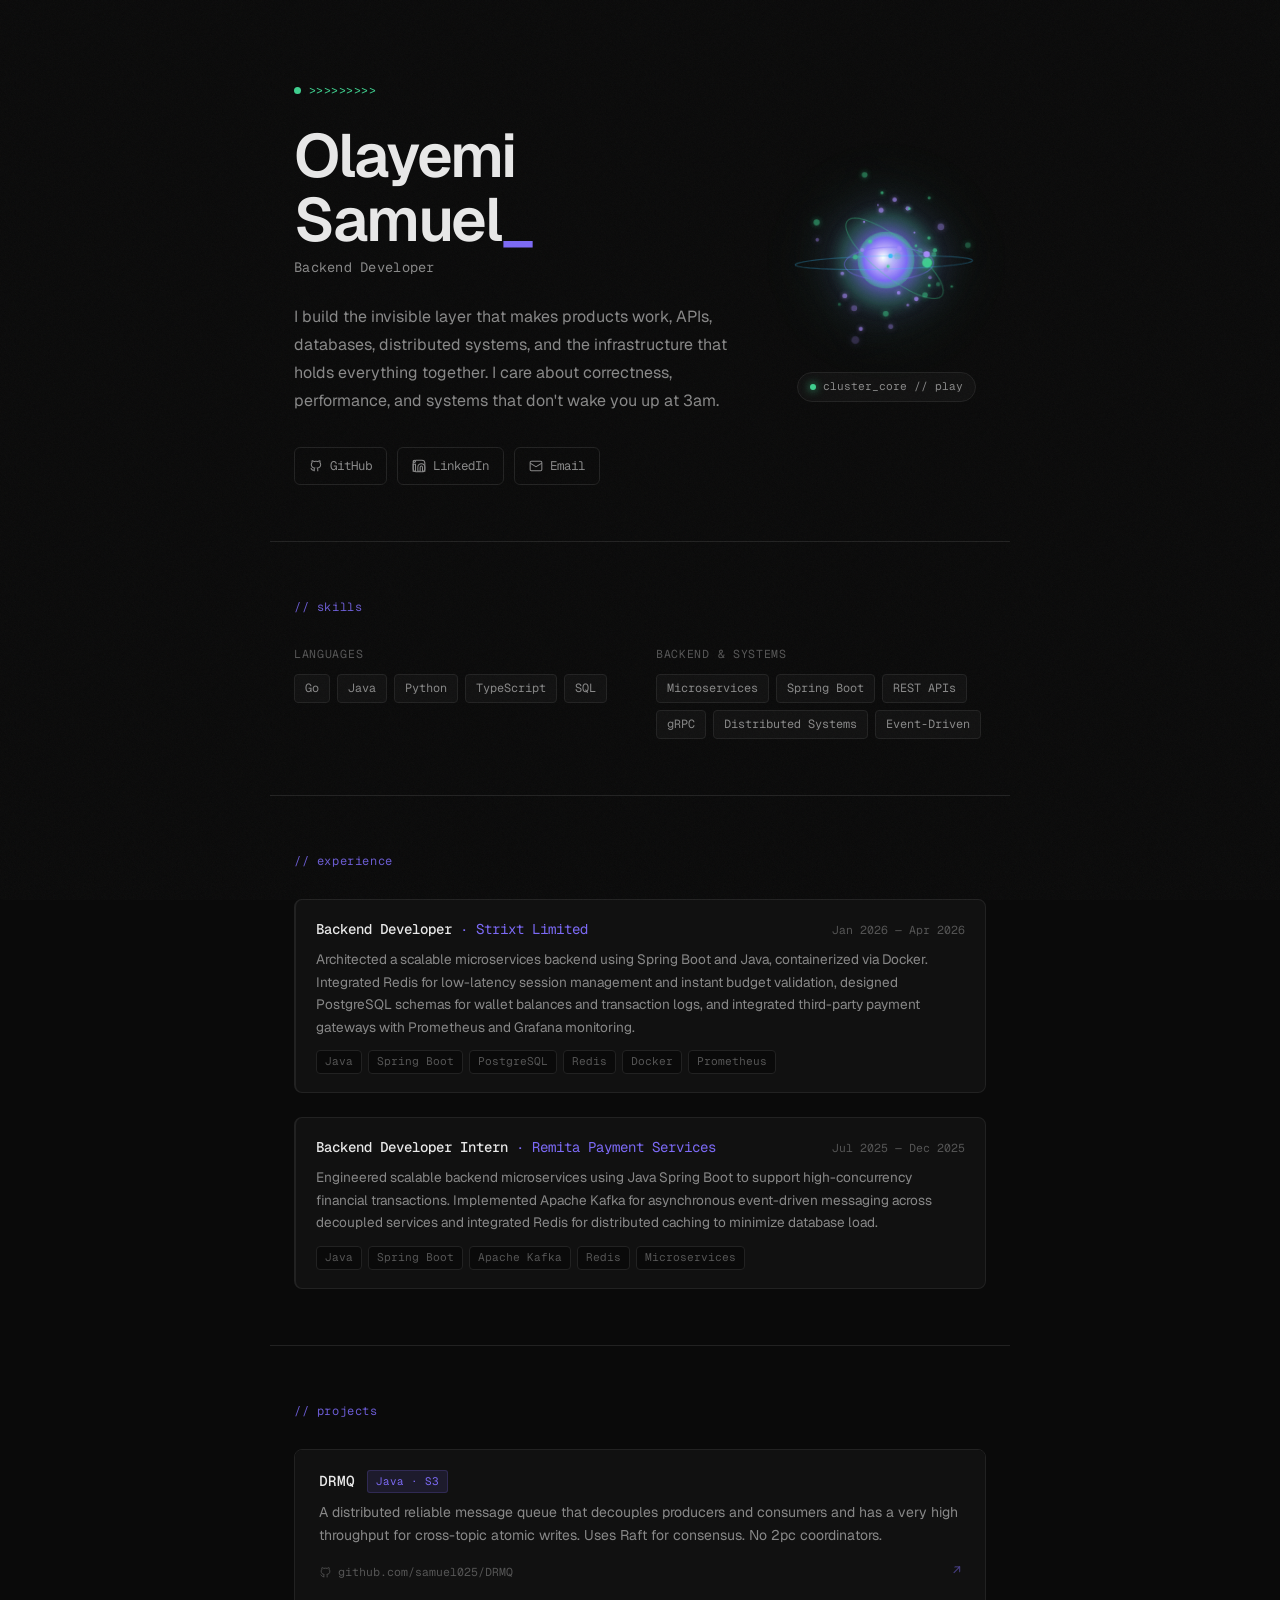
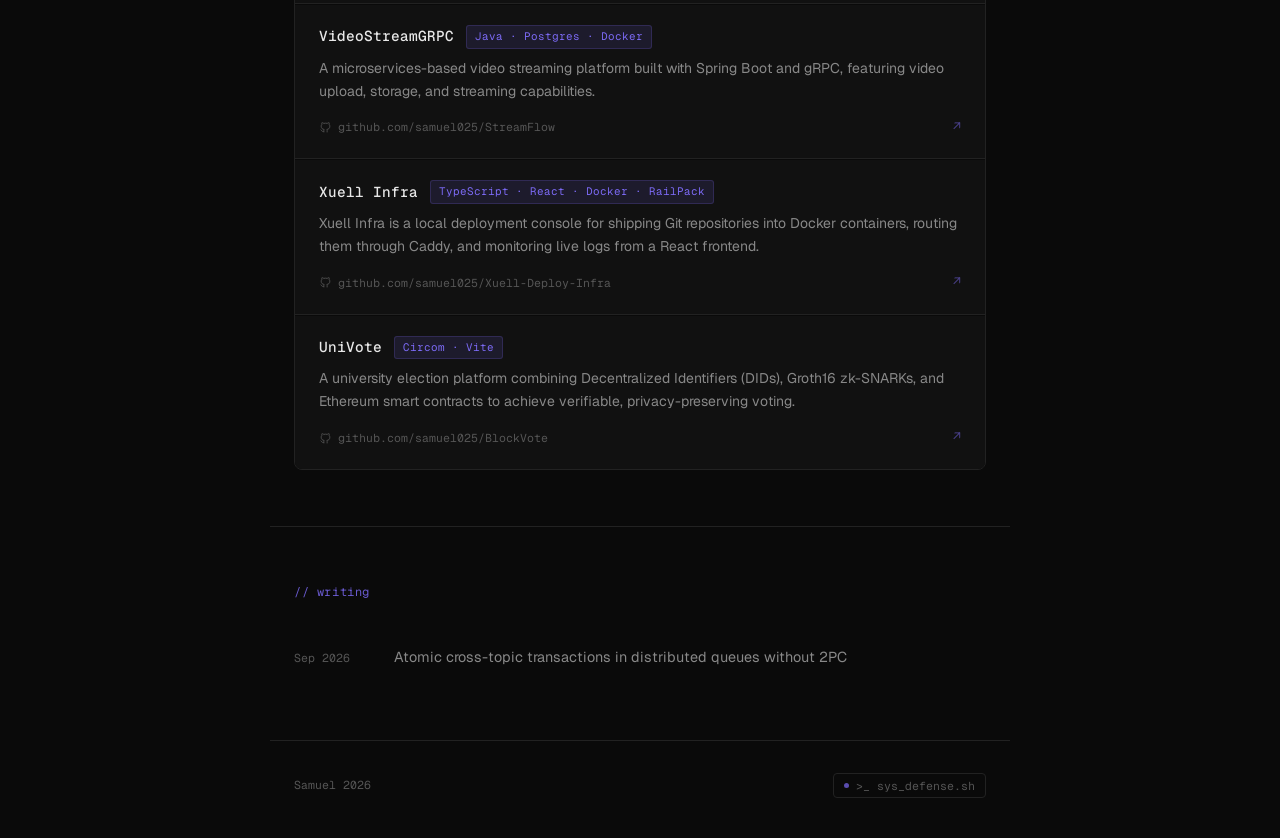
==== commit 3bcba1bc: "feat: use clean URL without .html for writeup" ====
--- a/index.html
+++ b/index.html
@@ -246,13 +246,13 @@
         <div class="container">
           <h2 class="section-label">// writing</h2>
           <div class="writing-list">
-            <a id="post-1" href="writing/atomic-cross-topic-writes-without-2pc.html" class="writing-item">
+            <a id="post-1" href="writing/atomic-cross-topic-writes-without-2pc" class="writing-item">
               <div class="writing-meta">
                 <time class="writing-date">Sep 2026</time>
               </div>
               <p class="writing-title">Atomic cross-topic transactions in distributed queues without 2PC</p>
             </a>
-        </div>
+          </div>
       </section>
 
       <div class="divider"></div>
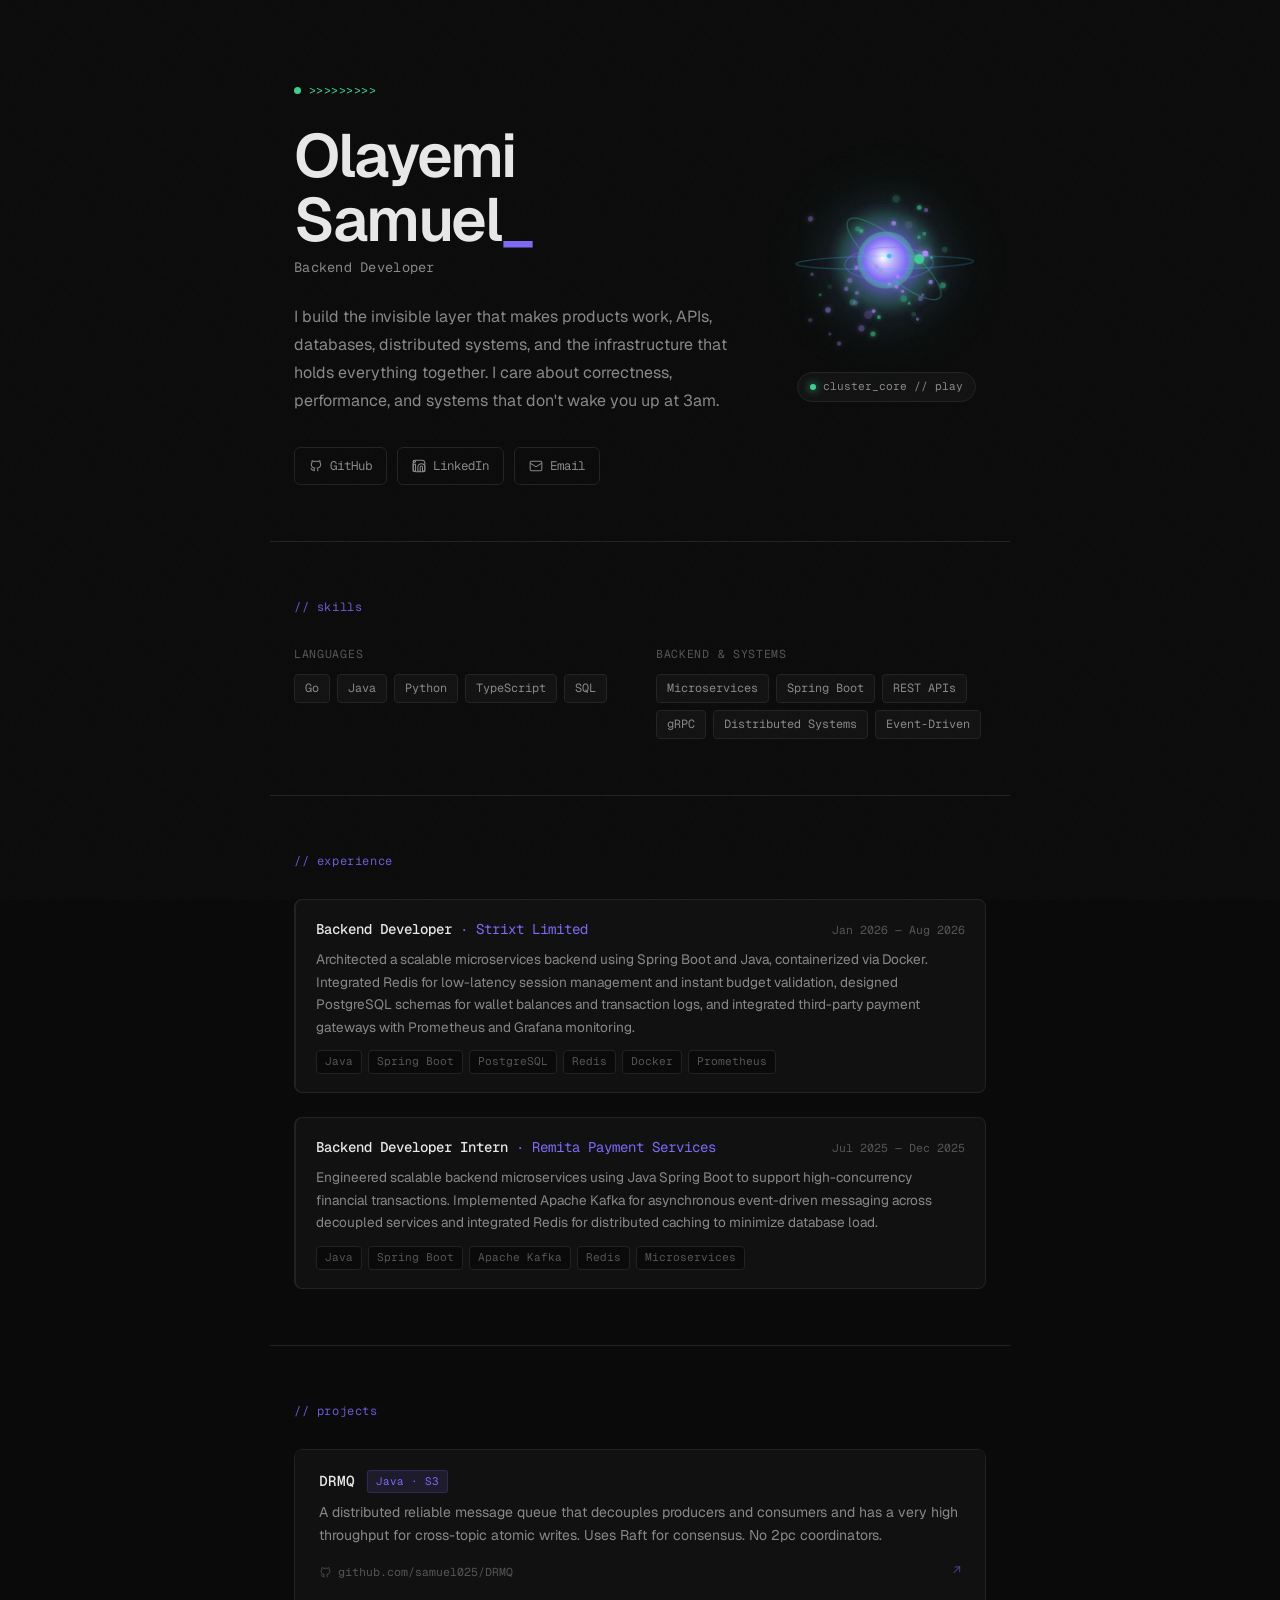
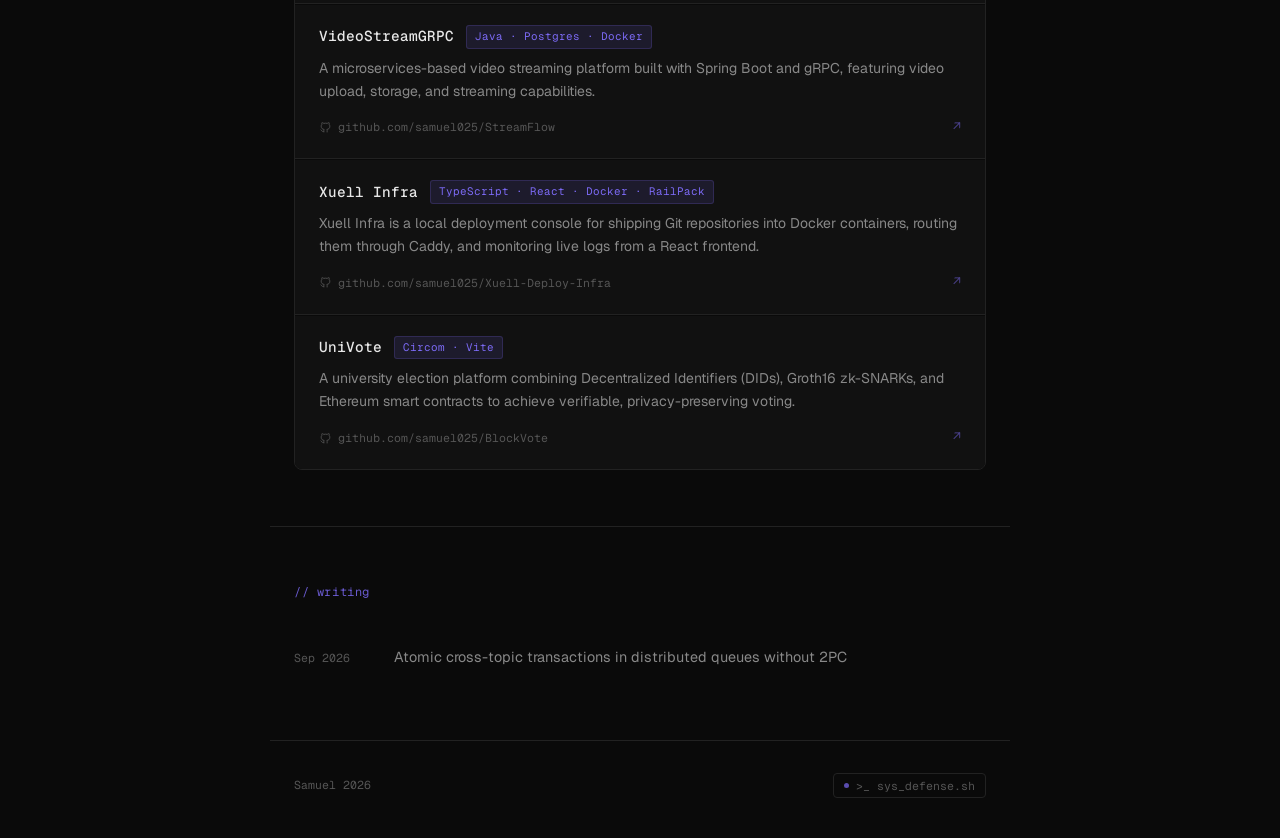
==== commit 9453c263: "minor fix" ====
--- a/index.html
+++ b/index.html
@@ -114,7 +114,7 @@
                   <span class="exp-role">Backend Developer</span>
                   <span class="exp-company">· Strixt Limited</span>
                 </div>
-                <time class="exp-date">Jan 2026 — Apr 2026</time>
+                <time class="exp-date">Jan 2026 — Aug 2026</time>
               </div>
               <p class="exp-desc">
                 Architected a scalable microservices backend using Spring Boot and Java, containerized via Docker.
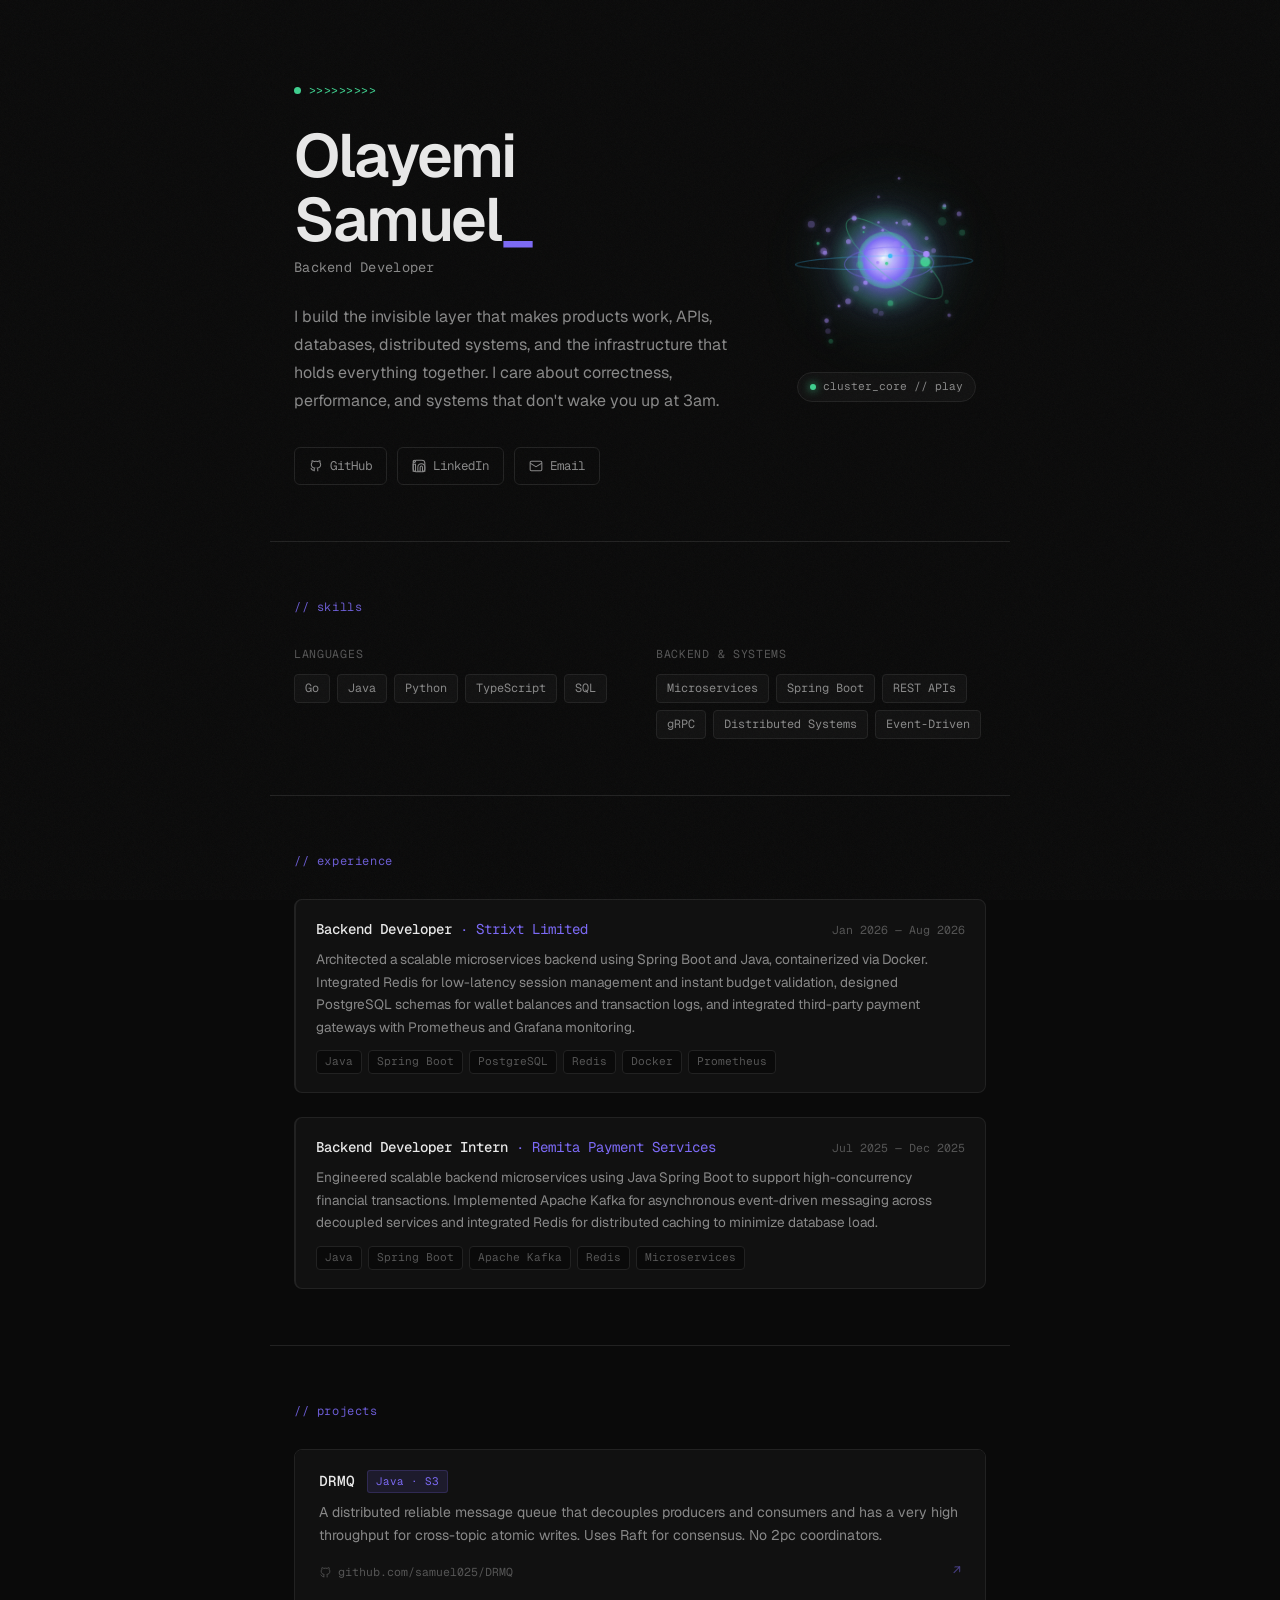
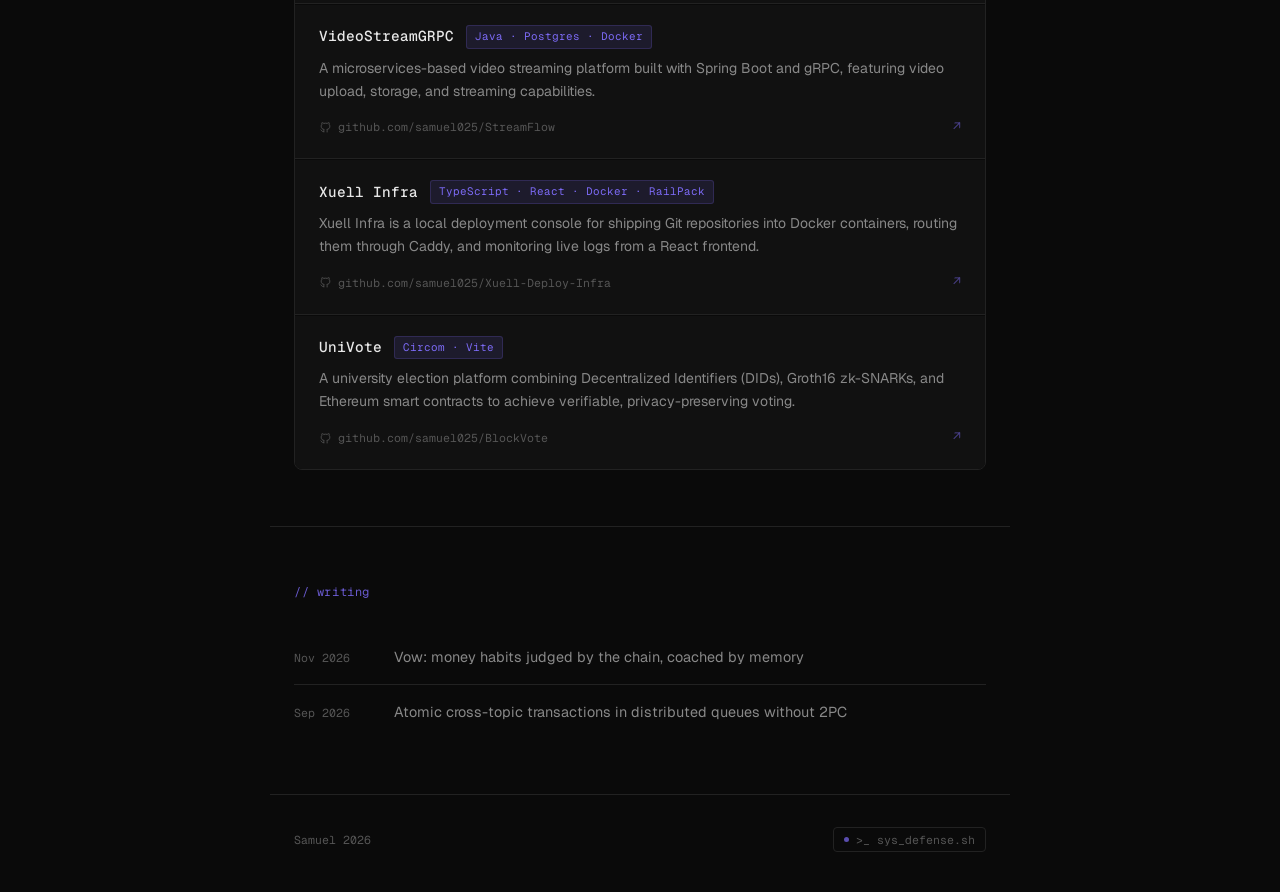
==== commit c8a55a88: "feat: add Vow writeup (chain-verified habits with Walrus Memory)" ====
--- a/index.html
+++ b/index.html
@@ -246,6 +246,12 @@
         <div class="container">
           <h2 class="section-label">// writing</h2>
           <div class="writing-list">
+            <a id="post-2" href="writing/vow-habits-judged-by-the-chain" class="writing-item">
+              <div class="writing-meta">
+                <time class="writing-date">Nov 2026</time>
+              </div>
+              <p class="writing-title">Vow: money habits judged by the chain, coached by memory</p>
+            </a>
             <a id="post-1" href="writing/atomic-cross-topic-writes-without-2pc" class="writing-item">
               <div class="writing-meta">
                 <time class="writing-date">Sep 2026</time>
